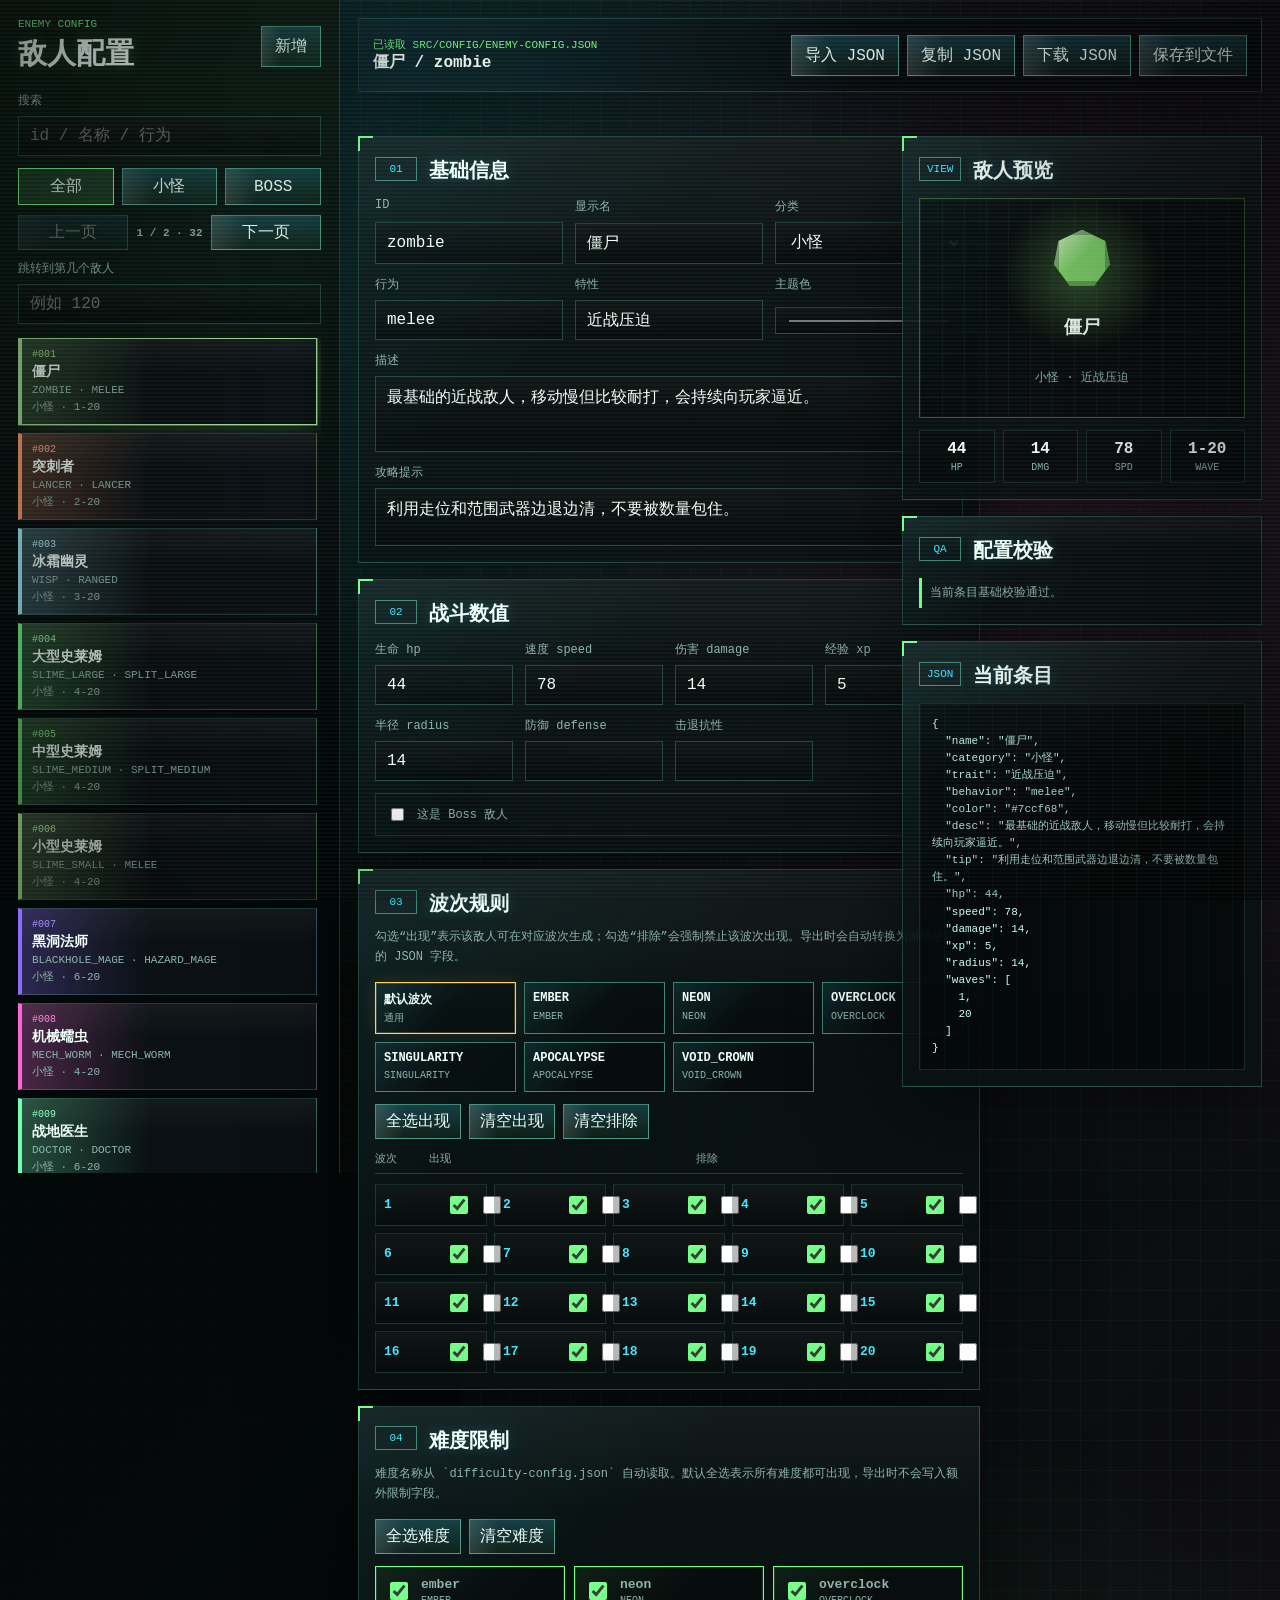
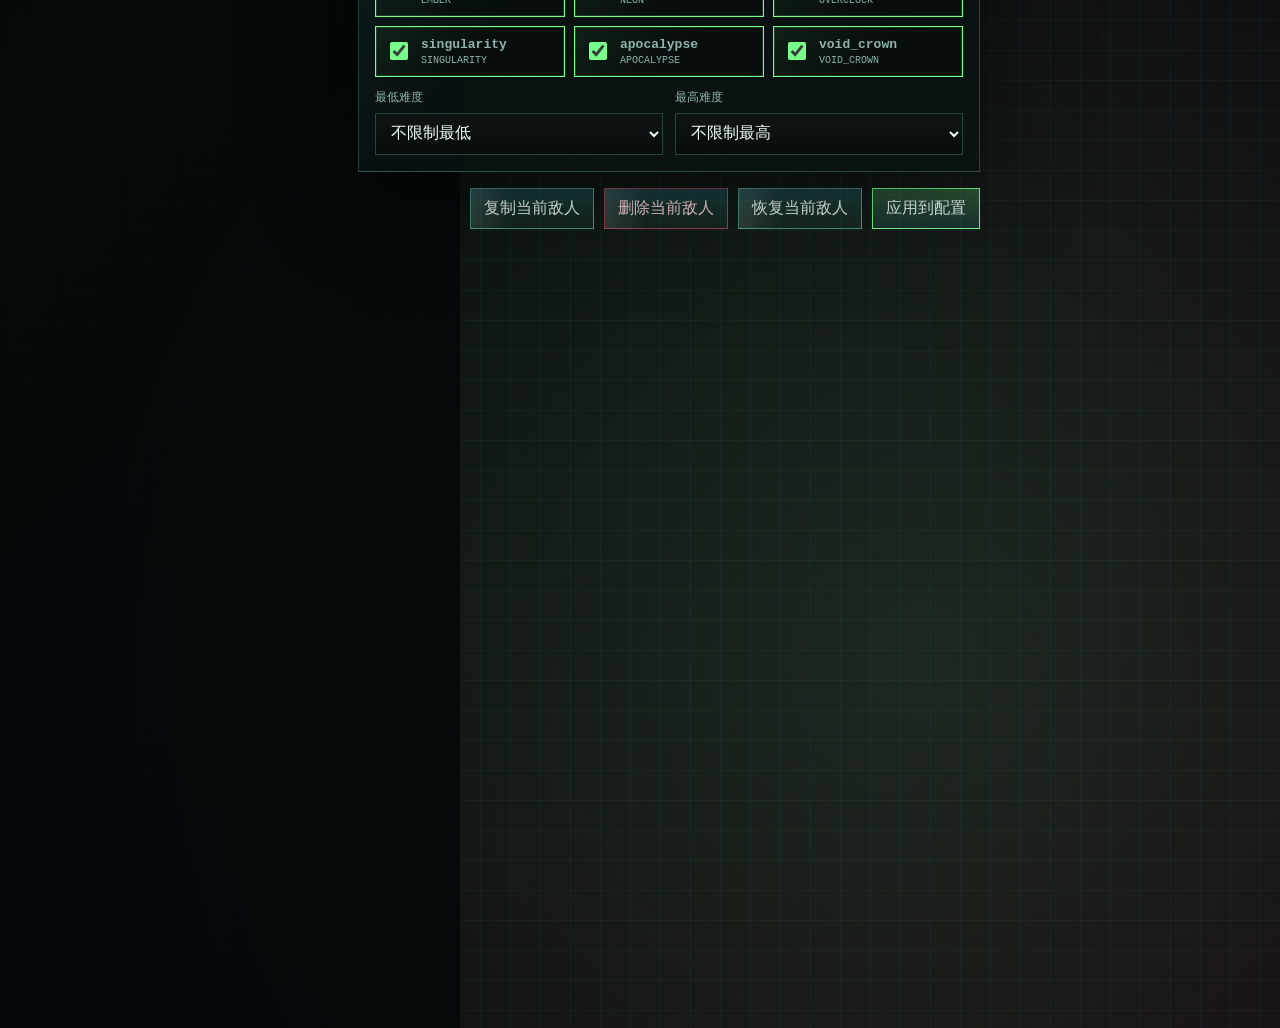
==== tools/enemy-config-editor.html @ 47aff863 "feat: 敌人配置页面" ====
<!doctype html>
<html lang="zh-CN">
  <head>
    <meta charset="UTF-8" />
    <meta name="viewport" content="width=device-width, initial-scale=1.0" />
    <title>敌人配置编辑器</title>
    <link rel="icon" href="../favicon.ico" type="image/x-icon" />
    <link rel="stylesheet" href="./enemy-config-editor.css" />
  </head>
  <body>
    <main class="editor-shell">
      <aside class="enemy-sidebar" aria-label="敌人列表">
        <header class="sidebar-head">
          <div>
            <span>ENEMY CONFIG</span>
            <h1>敌人配置</h1>
          </div>
          <button id="addEnemyButton" type="button">新增</button>
        </header>

        <label class="search-box">
          <span>搜索</span>
          <input id="searchInput" type="search" placeholder="id / 名称 / 行为" />
        </label>

        <div class="filter-row" aria-label="筛选">
          <button class="filter-button active" type="button" data-filter="all">全部</button>
          <button class="filter-button" type="button" data-filter="normal">小怪</button>
          <button class="filter-button" type="button" data-filter="boss">Boss</button>
        </div>

        <div class="list-tools" aria-label="列表翻页">
          <button id="prevPageButton" type="button">上一页</button>
          <strong id="pageInfo">1 / 1</strong>
          <button id="nextPageButton" type="button">下一页</button>
        </div>

        <label class="jump-box">
          <span>跳转到第几个敌人</span>
          <input id="jumpInput" type="number" min="1" step="1" placeholder="例如 120" />
        </label>

        <section id="enemyList" class="enemy-list" aria-label="敌人条目"></section>
      </aside>

      <section class="editor-main" aria-label="敌人配置表单">
        <header class="topbar">
          <div>
            <span id="statusText">正在加载配置...</span>
            <strong id="selectedTitle">未选择敌人</strong>
          </div>
          <nav class="toolbar" aria-label="操作">
            <button id="importButton" type="button">导入 JSON</button>
            <button id="copyButton" type="button">复制 JSON</button>
            <button id="downloadButton" type="button">下载 JSON</button>
            <button id="saveFileButton" type="button">保存到文件</button>
          </nav>
          <input id="fileInput" type="file" accept=".json,application/json" hidden />
        </header>

        <div id="messageBox" class="message-box" role="status" aria-live="polite"></div>

        <div class="workspace-grid">
          <form id="enemyForm" class="config-form" autocomplete="off">
            <section class="panel identity-panel">
              <div class="section-title">
                <span>01</span>
                <h2>基础信息</h2>
              </div>
              <div class="form-grid">
                <label>
                  <span>ID</span>
                  <input id="enemyId" name="id" type="text" required pattern="[a-z0-9_]+" />
                </label>
                <label>
                  <span>显示名</span>
                  <input name="name" type="text" />
                </label>
                <label>
                  <span>分类</span>
                  <select name="category">
                    <option value="小怪">小怪</option>
                    <option value="Boss">Boss</option>
                  </select>
                </label>
                <label>
                  <span>行为</span>
                  <input name="behavior" type="text" list="behaviorOptions" />
                </label>
                <label>
                  <span>特性</span>
                  <input name="trait" type="text" />
                </label>
                <label>
                  <span>主题色</span>
                  <input name="color" type="color" />
                </label>
              </div>
              <datalist id="behaviorOptions"></datalist>
              <label class="wide-field">
                <span>描述</span>
                <textarea name="desc" rows="3"></textarea>
              </label>
              <label class="wide-field">
                <span>攻略提示</span>
                <textarea name="tip" rows="2"></textarea>
              </label>
            </section>

            <section class="panel">
              <div class="section-title">
                <span>02</span>
                <h2>战斗数值</h2>
              </div>
              <div class="stat-grid">
                <label><span>生命 hp</span><input name="hp" type="number" min="1" step="1" /></label>
                <label><span>速度 speed</span><input name="speed" type="number" min="0" step="1" /></label>
                <label><span>伤害 damage</span><input name="damage" type="number" min="0" step="1" /></label>
                <label><span>经验 xp</span><input name="xp" type="number" min="0" step="1" /></label>
                <label><span>半径 radius</span><input name="radius" type="number" min="1" step="1" /></label>
                <label><span>防御 defense</span><input name="defense" type="number" min="0" step="1" /></label>
                <label><span>击退抗性</span><input name="knockbackResistance" type="number" min="0" max="1" step="0.01" /></label>
              </div>
              <label class="toggle-line">
                <input name="boss" type="checkbox" />
                <span>这是 Boss 敌人</span>
              </label>
            </section>

            <section class="panel">
              <div class="section-title">
                <span>03</span>
                <h2>波次规则</h2>
              </div>
              <p class="hint">勾选“出现”表示该敌人可在对应波次生成；勾选“排除”会强制禁止该波次出现。导出时会自动转换为游戏使用的 JSON 字段。</p>
              <div id="waveScopeTabs" class="wave-scope-tabs" aria-label="波次配置范围"></div>
              <div class="wave-actions">
                <button id="selectAllWavesButton" type="button">全选出现</button>
                <button id="clearWavesButton" type="button">清空出现</button>
                <button id="clearExcludeWavesButton" type="button">清空排除</button>
              </div>
              <div class="wave-picker-head">
                <span>波次</span>
                <span>出现</span>
                <span>排除</span>
              </div>
              <div id="wavePicker" class="wave-picker" aria-label="波次选择"></div>
            </section>

            <section class="panel">
              <div class="section-title">
                <span>04</span>
                <h2>难度限制</h2>
              </div>
              <p class="hint">难度名称从 `difficulty-config.json` 自动读取。默认全选表示所有难度都可出现，导出时不会写入额外限制字段。</p>
              <div class="difficulty-toolbar">
                <button id="selectAllDifficultiesButton" type="button">全选难度</button>
                <button id="clearDifficultiesButton" type="button">清空难度</button>
              </div>
              <div id="difficultyPicker" class="difficulty-picker" aria-label="允许出现的难度"></div>
              <div class="rules-grid difficulty-range">
                <label>
                  <span>最低难度</span>
                  <select name="minDifficulty"></select>
                </label>
                <label>
                  <span>最高难度</span>
                  <select name="maxDifficulty"></select>
                </label>
              </div>
            </section>

            <section class="form-actions">
              <button id="duplicateButton" type="button">复制当前敌人</button>
              <button id="deleteButton" type="button" class="danger-button">删除当前敌人</button>
              <button id="resetButton" type="button">恢复当前敌人</button>
              <button type="submit" class="primary-button">应用到配置</button>
            </section>
          </form>

          <aside class="preview-column" aria-label="预览与校验">
            <section class="panel preview-panel">
              <div class="section-title">
                <span>VIEW</span>
                <h2>敌人预览</h2>
              </div>
              <div id="enemyPreview" class="enemy-preview">
                <i></i>
                <strong>未选择</strong>
                <span>选择敌人后显示概要</span>
              </div>
              <div class="summary-grid">
                <span><b id="summaryHp">-</b><em>HP</em></span>
                <span><b id="summaryDamage">-</b><em>DMG</em></span>
                <span><b id="summarySpeed">-</b><em>SPD</em></span>
                <span><b id="summaryWave">-</b><em>WAVE</em></span>
              </div>
            </section>

            <section class="panel validation-panel">
              <div class="section-title">
                <span>QA</span>
                <h2>配置校验</h2>
              </div>
              <ul id="validationList" class="validation-list"></ul>
            </section>

            <section class="panel raw-panel">
              <div class="section-title">
                <span>JSON</span>
                <h2>当前条目</h2>
              </div>
              <pre id="rawPreview">{}</pre>
            </section>
          </aside>
        </div>
      </section>
    </main>

    <script type="module" src="./enemy-config-editor.js"></script>
  </body>
</html>
---- tools/enemy-config-editor.css ----
:root {
  --bg: #050806;
  --panel: rgba(10, 18, 18, 0.9);
  --panel-strong: rgba(18, 30, 30, 0.94);
  --panel-soft: rgba(7, 12, 13, 0.82);
  --text: #f1fff9;
  --muted: #8eb4ad;
  --line: rgba(125, 255, 223, 0.2);
  --line-strong: rgba(125, 255, 223, 0.46);
  --cyan: #42e8ff;
  --green: #77ff8a;
  --amber: #ffd166;
  --pink: #ff65d8;
  --red: #ff4d6d;
  --shadow: 0 22px 80px rgba(0, 0, 0, 0.52);
}

* {
  box-sizing: border-box;
}

html,
body {
  min-height: 100%;
}

body {
  margin: 0;
  background:
    linear-gradient(90deg, rgba(66, 232, 255, 0.045) 1px, transparent 1px),
    linear-gradient(rgba(119, 255, 138, 0.04) 1px, transparent 1px),
    radial-gradient(circle at 18% 8%, rgba(66, 232, 255, 0.22), transparent 30%),
    radial-gradient(circle at 86% 18%, rgba(255, 101, 216, 0.15), transparent 30%),
    radial-gradient(circle at 72% 86%, rgba(119, 255, 138, 0.12), transparent 34%),
    linear-gradient(135deg, #030604 0%, #07100f 45%, #150811 100%);
  background-size: 30px 30px, 30px 30px, auto, auto, auto, auto;
  color: var(--text);
  font-family: "Zpix", "Fusion Pixel", "Courier New", monospace;
  letter-spacing: 0;
}

body::before {
  background:
    linear-gradient(rgba(255, 255, 255, 0.028) 50%, transparent 50%),
    radial-gradient(circle at center, transparent 48%, rgba(0, 0, 0, 0.48));
  background-size: 100% 4px, 100% 100%;
  content: "";
  inset: 0;
  pointer-events: none;
  position: fixed;
  z-index: 10;
}

button,
input,
select,
textarea {
  font: inherit;
}

button {
  border: 1px solid var(--line-strong);
  background:
    linear-gradient(90deg, rgba(255, 255, 255, 0.12), transparent 34%),
    linear-gradient(180deg, rgba(66, 232, 255, 0.2), rgba(119, 255, 138, 0.055));
  color: var(--text);
  cursor: pointer;
  min-height: 38px;
  padding: 9px 13px;
  text-transform: uppercase;
  transition: border-color 140ms ease, box-shadow 140ms ease, transform 140ms ease;
}

button:hover {
  border-color: var(--cyan);
  box-shadow: 0 0 18px rgba(66, 232, 255, 0.2);
  transform: translateY(-1px);
}

button:disabled {
  cursor: not-allowed;
  opacity: 0.42;
}

input,
select,
textarea {
  width: 100%;
  border: 1px solid rgba(125, 255, 223, 0.22);
  background:
    linear-gradient(180deg, rgba(255, 255, 255, 0.035), transparent),
    rgba(0, 0, 0, 0.34);
  color: var(--text);
  outline: none;
  padding: 10px 11px;
}

input:focus,
select:focus,
textarea:focus {
  border-color: var(--cyan);
  box-shadow: 0 0 0 2px rgba(66, 232, 255, 0.12);
}

textarea {
  resize: vertical;
}

code {
  color: var(--amber);
}

.editor-shell {
  display: grid;
  grid-template-columns: 340px minmax(0, 1fr);
  min-height: 100vh;
}

.enemy-sidebar {
  border-right: 1px solid var(--line);
  background:
    linear-gradient(180deg, rgba(119, 255, 138, 0.08), transparent 28%),
    rgba(4, 8, 9, 0.9);
  box-shadow: var(--shadow);
  display: flex;
  flex-direction: column;
  min-height: 100vh;
  padding: 18px;
  position: sticky;
  top: 0;
}

.sidebar-head,
.topbar {
  display: flex;
  align-items: center;
  justify-content: space-between;
  gap: 16px;
}

.sidebar-head span,
.topbar span,
.section-title span {
  color: var(--green);
  display: block;
  font-size: 11px;
  text-transform: uppercase;
}

.sidebar-head h1,
.topbar strong,
.section-title h2 {
  margin: 4px 0 0;
}

.sidebar-head h1 {
  font-size: 29px;
  text-shadow: 0 0 16px rgba(119, 255, 138, 0.22);
}

.search-box {
  display: grid;
  gap: 7px;
  margin: 18px 0 12px;
}

.search-box span,
label > span {
  color: var(--muted);
  font-size: 12px;
}

.filter-row {
  display: grid;
  gap: 8px;
  grid-template-columns: repeat(3, 1fr);
  margin-bottom: 10px;
}

.filter-button {
  min-height: 34px;
  padding: 7px 8px;
}

.filter-button.active {
  background: rgba(119, 255, 138, 0.16);
  border-color: var(--green);
}

.list-tools {
  align-items: center;
  display: grid;
  gap: 8px;
  grid-template-columns: 1fr auto 1fr;
  margin-bottom: 10px;
}

.list-tools button {
  min-height: 32px;
  padding: 6px 8px;
}

.list-tools strong {
  color: var(--muted);
  font-size: 11px;
  min-width: 64px;
  text-align: center;
}

.jump-box {
  display: grid;
  gap: 7px;
  margin-bottom: 14px;
}

.jump-box span {
  color: var(--muted);
  font-size: 12px;
}

.enemy-list {
  display: grid;
  gap: 8px;
  overflow: auto;
  padding-right: 4px;
}

.enemy-card {
  border: 1px solid rgba(132, 255, 229, 0.16);
  background:
    linear-gradient(90deg, color-mix(in srgb, var(--enemy-color, var(--cyan)) 26%, transparent), transparent 44%),
    linear-gradient(180deg, rgba(255, 255, 255, 0.045), transparent 40%),
    rgba(12, 18, 21, 0.86);
  border-left: 4px solid var(--enemy-color, var(--cyan));
  color: var(--text);
  display: grid;
  gap: 3px;
  min-height: 72px;
  padding: 10px;
  text-align: left;
}

.enemy-card.active {
  border-color: color-mix(in srgb, var(--enemy-color, var(--cyan)) 70%, white);
  box-shadow:
    0 0 0 1px color-mix(in srgb, var(--enemy-color, var(--cyan)) 42%, transparent),
    0 0 24px color-mix(in srgb, var(--enemy-color, var(--cyan)) 28%, transparent);
}

.enemy-card small {
  color: color-mix(in srgb, var(--enemy-color, var(--cyan)) 78%, white);
  font-size: 10px;
}

.enemy-card strong {
  font-size: 14px;
}

.enemy-card span,
.enemy-card em {
  color: var(--muted);
  font-size: 11px;
  font-style: normal;
}

.editor-main {
  min-width: 0;
  padding: 18px;
}

.topbar {
  background:
    linear-gradient(90deg, rgba(66, 232, 255, 0.13), transparent 56%),
    rgba(7, 10, 13, 0.82);
  border: 1px solid var(--line);
  box-shadow: var(--shadow);
  min-height: 74px;
  padding: 14px;
}

.toolbar {
  display: flex;
  flex-wrap: wrap;
  gap: 8px;
  justify-content: flex-end;
}

.message-box {
  color: var(--muted);
  min-height: 30px;
  padding: 10px 2px 0;
}

.message-box.error {
  color: var(--red);
}

.message-box.success {
  color: var(--green);
}

.workspace-grid {
  display: grid;
  gap: 18px;
  grid-template-columns: minmax(0, 1fr) 360px;
  margin-top: 14px;
}

.config-form,
.preview-column {
  display: grid;
  gap: 16px;
  align-content: start;
}

.panel {
  background:
    linear-gradient(135deg, rgba(66, 232, 255, 0.075), transparent 38%),
    linear-gradient(180deg, rgba(255, 255, 255, 0.045), transparent 28%),
    var(--panel);
  border: 1px solid var(--line);
  box-shadow: var(--shadow);
  padding: 16px;
  position: relative;
}

.panel::before {
  border-left: 2px solid var(--green);
  border-top: 2px solid var(--green);
  content: "";
  height: 13px;
  left: -1px;
  position: absolute;
  top: -1px;
  width: 13px;
}

.section-title {
  align-items: center;
  display: flex;
  gap: 12px;
  margin-bottom: 14px;
}

.section-title span {
  border: 1px solid var(--line-strong);
  color: var(--cyan);
  min-width: 42px;
  padding: 5px 7px;
  text-align: center;
}

.section-title h2 {
  font-size: 20px;
  text-shadow: 0 0 14px rgba(66, 232, 255, 0.24);
}

.form-grid,
.stat-grid,
.rules-grid {
  display: grid;
  gap: 12px;
}

.form-grid {
  grid-template-columns: repeat(3, minmax(0, 1fr));
}

.stat-grid {
  grid-template-columns: repeat(4, minmax(0, 1fr));
}

.rules-grid {
  grid-template-columns: repeat(2, minmax(0, 1fr));
}

.wave-actions,
.difficulty-toolbar {
  display: flex;
  flex-wrap: wrap;
  gap: 8px;
  margin-bottom: 12px;
}

.wave-scope-tabs {
  display: grid;
  gap: 8px;
  grid-template-columns: repeat(4, minmax(0, 1fr));
  margin-bottom: 12px;
}

.wave-scope-button {
  background:
    linear-gradient(135deg, rgba(66, 232, 255, 0.12), transparent 52%),
    rgba(0, 0, 0, 0.26);
  display: grid;
  gap: 3px;
  min-height: 50px;
  padding: 8px;
  text-align: left;
}

.wave-scope-button.active {
  border-color: var(--amber);
  box-shadow: inset 0 0 0 1px rgba(255, 209, 102, 0.22), 0 0 18px rgba(255, 209, 102, 0.13);
}

.wave-scope-button strong,
.wave-scope-button span {
  overflow: hidden;
  text-overflow: ellipsis;
  white-space: nowrap;
}

.wave-scope-button strong {
  font-size: 12px;
}

.wave-scope-button span {
  color: var(--muted);
  font-size: 10px;
}

.wave-actions button,
.difficulty-toolbar button {
  min-height: 32px;
  padding: 6px 10px;
}

.wave-picker-head,
.wave-cell {
  display: grid;
  grid-template-columns: 54px 1fr 1fr;
}

.wave-picker-head {
  border-bottom: 1px solid var(--line);
  color: var(--muted);
  font-size: 11px;
  padding: 0 0 7px;
}

.wave-picker {
  display: grid;
  gap: 7px;
  grid-template-columns: repeat(5, minmax(112px, 1fr));
  margin-top: 10px;
}

.wave-cell {
  align-items: center;
  background:
    linear-gradient(180deg, rgba(255, 255, 255, 0.04), transparent),
    rgba(0, 0, 0, 0.28);
  border: 1px solid rgba(132, 255, 229, 0.14);
  gap: 8px;
  padding: 8px;
}

.wave-cell strong {
  color: var(--cyan);
  font-size: 13px;
}

.wave-cell input,
.difficulty-chip input {
  accent-color: var(--green);
  height: 18px;
  width: 18px;
}

.difficulty-picker {
  display: grid;
  gap: 9px;
  grid-template-columns: repeat(3, minmax(0, 1fr));
}

.difficulty-chip {
  align-items: center;
  background:
    linear-gradient(135deg, rgba(119, 255, 138, 0.08), transparent 54%),
    rgba(0, 0, 0, 0.28);
  border: 1px solid rgba(132, 255, 229, 0.14);
  display: flex;
  gap: 10px;
  min-width: 0;
  padding: 10px;
}

.difficulty-chip:has(input:checked) {
  border-color: var(--green);
  box-shadow: inset 0 0 0 1px rgba(119, 255, 138, 0.16);
}

.difficulty-chip span {
  display: grid;
  gap: 3px;
  min-width: 0;
}

.difficulty-chip strong,
.difficulty-chip em {
  overflow: hidden;
  text-overflow: ellipsis;
  white-space: nowrap;
}

.difficulty-chip strong {
  font-size: 13px;
}

.difficulty-chip em {
  color: var(--muted);
  font-size: 10px;
  font-style: normal;
  text-transform: uppercase;
}

.difficulty-range {
  margin-top: 12px;
}

label {
  display: grid;
  gap: 7px;
}

.wide-field {
  margin-top: 12px;
}

.hint {
  color: var(--muted);
  font-size: 12px;
  line-height: 1.7;
  margin: -4px 0 14px;
}

.toggle-line {
  align-items: center;
  border: 1px solid rgba(132, 255, 229, 0.16);
  display: flex;
  gap: 10px;
  margin-top: 12px;
  padding: 11px;
}

.toggle-line input {
  width: auto;
}

.form-actions {
  display: flex;
  flex-wrap: wrap;
  gap: 10px;
  justify-content: flex-end;
}

.primary-button {
  background: linear-gradient(180deg, rgba(119, 255, 138, 0.28), rgba(66, 232, 255, 0.12));
  border-color: var(--green);
}

.danger-button {
  border-color: rgba(255, 77, 109, 0.56);
  color: #ffd8df;
}

.enemy-preview {
  --enemy-color: var(--cyan);
  align-items: center;
  background:
    linear-gradient(90deg, rgba(125, 255, 223, 0.05) 1px, transparent 1px),
    linear-gradient(rgba(125, 255, 223, 0.05) 1px, transparent 1px),
    radial-gradient(circle at 50% 34%, color-mix(in srgb, var(--enemy-color) 34%, transparent), transparent 36%),
    rgba(0, 0, 0, 0.3);
  background-size: 22px 22px, 22px 22px, auto, auto;
  border: 1px solid color-mix(in srgb, var(--enemy-color) 40%, transparent);
  display: grid;
  gap: 8px;
  justify-items: center;
  min-height: 220px;
  padding: 20px;
  text-align: center;
}

.enemy-preview i {
  background:
    linear-gradient(135deg, rgba(255, 255, 255, 0.62), transparent 48%),
    var(--enemy-color);
  box-shadow:
    0 0 34px color-mix(in srgb, var(--enemy-color) 70%, transparent),
    0 0 80px color-mix(in srgb, var(--enemy-color) 28%, transparent),
    inset 0 0 0 5px rgba(0, 0, 0, 0.24);
  display: block;
  height: var(--preview-size, 88px);
  width: var(--preview-size, 88px);
}

.enemy-preview.boss i {
  clip-path: polygon(50% 0, 72% 24%, 100% 28%, 78% 52%, 86% 88%, 50% 70%, 14% 88%, 22% 52%, 0 28%, 28% 24%);
}

.enemy-preview.normal i {
  clip-path: polygon(50% 0, 92% 20%, 100% 62%, 72% 100%, 28% 100%, 0 62%, 8% 20%);
}

.enemy-preview strong {
  font-size: 18px;
}

.enemy-preview span {
  color: var(--muted);
  font-size: 12px;
}

.summary-grid {
  display: grid;
  gap: 8px;
  grid-template-columns: repeat(4, 1fr);
  margin-top: 12px;
}

.summary-grid span {
  background: rgba(0, 0, 0, 0.26);
  border: 1px solid rgba(132, 255, 229, 0.14);
  display: grid;
  gap: 4px;
  min-width: 0;
  padding: 9px;
  text-align: center;
}

.summary-grid b {
  overflow: hidden;
  text-overflow: ellipsis;
  white-space: nowrap;
}

.summary-grid em {
  color: var(--muted);
  font-size: 10px;
  font-style: normal;
}

.validation-list {
  display: grid;
  gap: 9px;
  list-style: none;
  margin: 0;
  padding: 0;
}

.validation-list li {
  border-left: 3px solid var(--green);
  color: var(--muted);
  font-size: 12px;
  line-height: 1.5;
  padding: 6px 8px;
}

.validation-list li.warn {
  border-left-color: var(--amber);
}

.validation-list li.error {
  border-left-color: var(--red);
  color: #ffd6dd;
}

.raw-panel pre {
  background:
    linear-gradient(90deg, rgba(66, 232, 255, 0.045) 1px, transparent 1px),
    rgba(0, 0, 0, 0.42);
  background-size: 24px 24px;
  border: 1px solid rgba(132, 255, 229, 0.14);
  color: #c9fff4;
  font-size: 11px;
  line-height: 1.55;
  margin: 0;
  max-height: 420px;
  overflow: auto;
  padding: 12px;
  white-space: pre-wrap;
}

@media (max-width: 1180px) {
  .editor-shell {
    grid-template-columns: 1fr;
  }

  .enemy-sidebar {
    min-height: auto;
    position: static;
  }

  .enemy-list {
    grid-template-columns: repeat(2, minmax(0, 1fr));
    max-height: 280px;
  }

  .workspace-grid {
    grid-template-columns: 1fr;
  }

  .wave-picker {
    grid-template-columns: repeat(4, minmax(112px, 1fr));
  }

  .wave-scope-tabs {
    grid-template-columns: repeat(3, minmax(0, 1fr));
  }
}

@media (max-width: 760px) {
  .editor-main,
  .enemy-sidebar {
    padding: 12px;
  }

  .topbar,
  .sidebar-head {
    align-items: stretch;
    flex-direction: column;
  }

  .toolbar,
  .form-actions {
    justify-content: stretch;
  }

  .toolbar button,
  .form-actions button {
    flex: 1 1 150px;
  }

  .form-grid,
  .stat-grid,
  .rules-grid,
  .difficulty-picker,
  .enemy-list {
    grid-template-columns: 1fr;
  }

  .wave-picker {
    grid-template-columns: repeat(2, minmax(112px, 1fr));
  }

  .wave-scope-tabs {
    grid-template-columns: repeat(2, minmax(0, 1fr));
  }
}
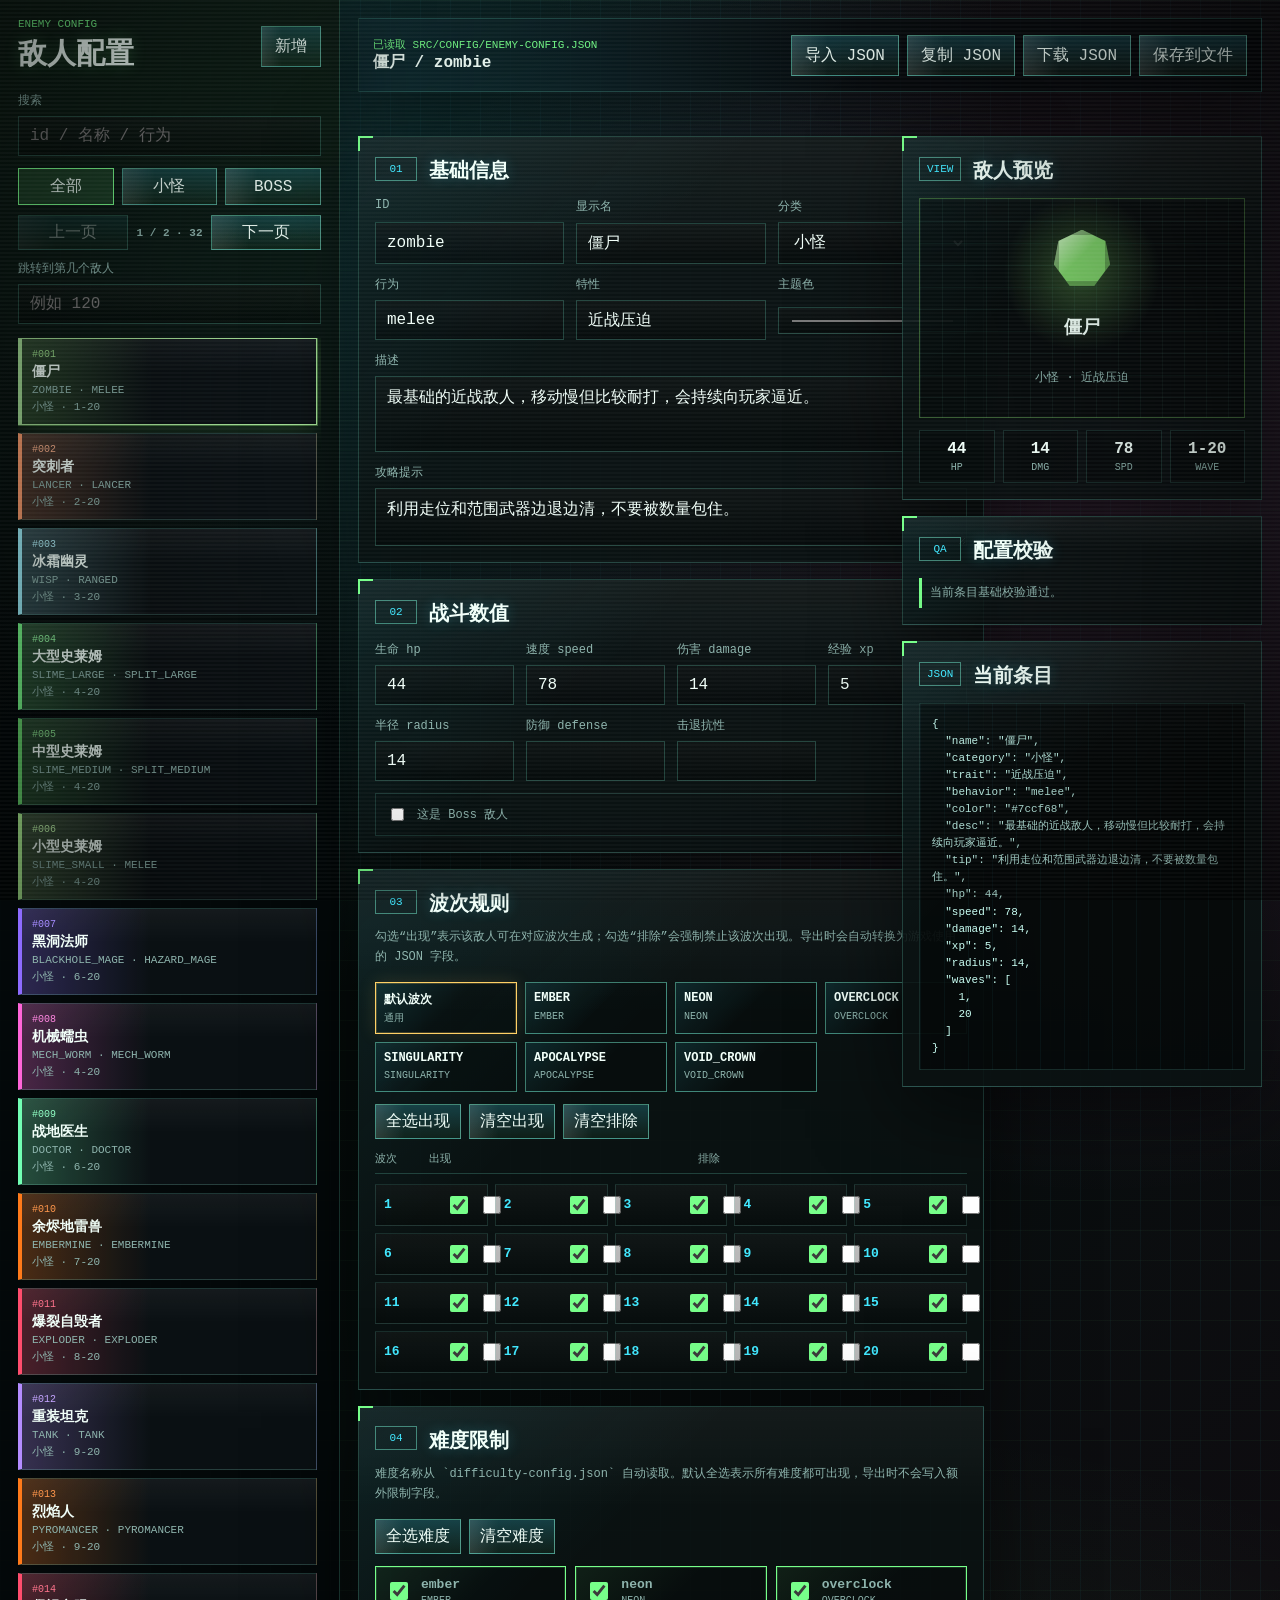
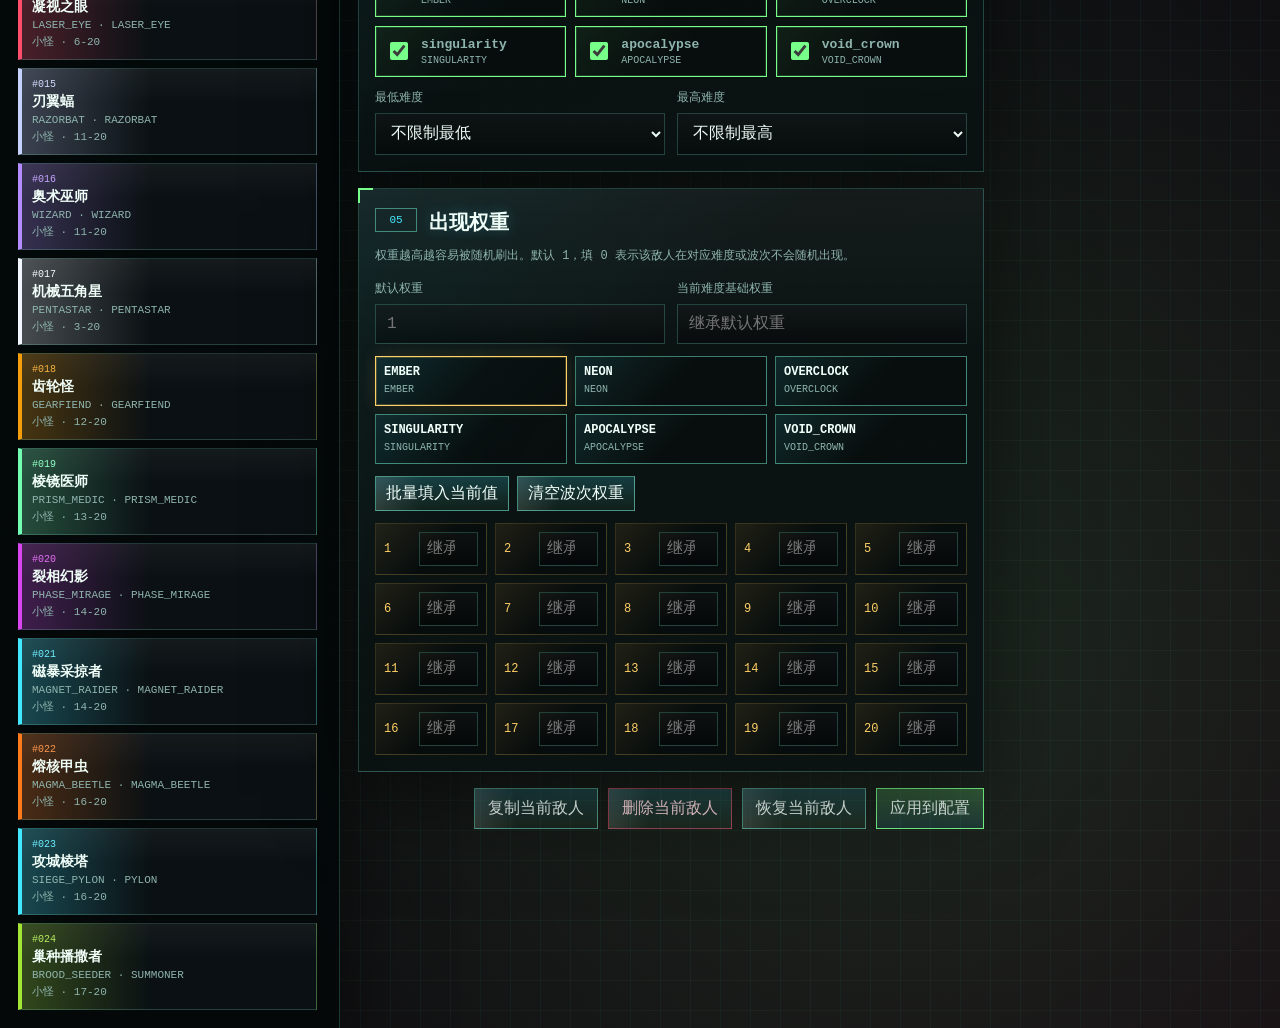
==== commit 9b897183: "feat: 新增敌人生成的权重" ====
--- a/tools/enemy-config-editor.html
+++ b/tools/enemy-config-editor.html
@@ -170,6 +170,30 @@
               </div>
             </section>
 
+            <section class="panel">
+              <div class="section-title">
+                <span>05</span>
+                <h2>出现权重</h2>
+              </div>
+              <p class="hint">权重越高越容易被随机刷出。默认 1，填 0 表示该敌人在对应难度或波次不会随机出现。</p>
+              <div class="weight-grid">
+                <label>
+                  <span>默认权重</span>
+                  <input name="spawnWeight" type="number" min="0" step="0.1" placeholder="1" />
+                </label>
+                <label>
+                  <span>当前难度基础权重</span>
+                  <input id="difficultyWeightInput" type="number" min="0" step="0.1" placeholder="继承默认权重" />
+                </label>
+              </div>
+              <div id="weightScopeTabs" class="wave-scope-tabs weight-scope-tabs" aria-label="权重配置难度"></div>
+              <div class="weight-actions">
+                <button id="fillWeightButton" type="button">批量填入当前值</button>
+                <button id="clearWaveWeightsButton" type="button">清空波次权重</button>
+              </div>
+              <div id="weightMatrix" class="weight-matrix" aria-label="每波权重"></div>
+            </section>
+
             <section class="form-actions">
               <button id="duplicateButton" type="button">复制当前敌人</button>
               <button id="deleteButton" type="button" class="danger-button">删除当前敌人</button>
--- a/tools/enemy-config-editor.css
+++ b/tools/enemy-config-editor.css
@@ -375,7 +375,8 @@
 }
 
 .wave-actions,
-.difficulty-toolbar {
+.difficulty-toolbar,
+.weight-actions {
   display: flex;
   flex-wrap: wrap;
   gap: 8px;
@@ -422,9 +423,48 @@
 }
 
 .wave-actions button,
-.difficulty-toolbar button {
+.difficulty-toolbar button,
+.weight-actions button {
   min-height: 32px;
   padding: 6px 10px;
+}
+
+.weight-grid {
+  display: grid;
+  gap: 12px;
+  grid-template-columns: repeat(2, minmax(0, 1fr));
+  margin-bottom: 12px;
+}
+
+.weight-scope-tabs {
+  grid-template-columns: repeat(3, minmax(0, 1fr));
+}
+
+.weight-matrix {
+  display: grid;
+  gap: 8px;
+  grid-template-columns: repeat(5, minmax(112px, 1fr));
+}
+
+.weight-cell {
+  align-items: center;
+  background:
+    linear-gradient(135deg, rgba(255, 209, 102, 0.1), transparent 54%),
+    rgba(0, 0, 0, 0.3);
+  border: 1px solid rgba(255, 209, 102, 0.18);
+  display: grid;
+  gap: 7px;
+  grid-template-columns: 28px minmax(0, 1fr);
+  padding: 8px;
+}
+
+.weight-cell span {
+  color: var(--amber);
+  font-size: 12px;
+}
+
+.weight-cell input {
+  padding: 7px;
 }
 
 .wave-picker-head,
@@ -707,6 +747,10 @@
     grid-template-columns: repeat(4, minmax(112px, 1fr));
   }
 
+  .weight-matrix {
+    grid-template-columns: repeat(4, minmax(112px, 1fr));
+  }
+
   .wave-scope-tabs {
     grid-template-columns: repeat(3, minmax(0, 1fr));
   }
@@ -737,6 +781,7 @@
   .form-grid,
   .stat-grid,
   .rules-grid,
+  .weight-grid,
   .difficulty-picker,
   .enemy-list {
     grid-template-columns: 1fr;
@@ -746,6 +791,10 @@
     grid-template-columns: repeat(2, minmax(112px, 1fr));
   }
 
+  .weight-matrix {
+    grid-template-columns: repeat(2, minmax(112px, 1fr));
+  }
+
   .wave-scope-tabs {
     grid-template-columns: repeat(2, minmax(0, 1fr));
   }
